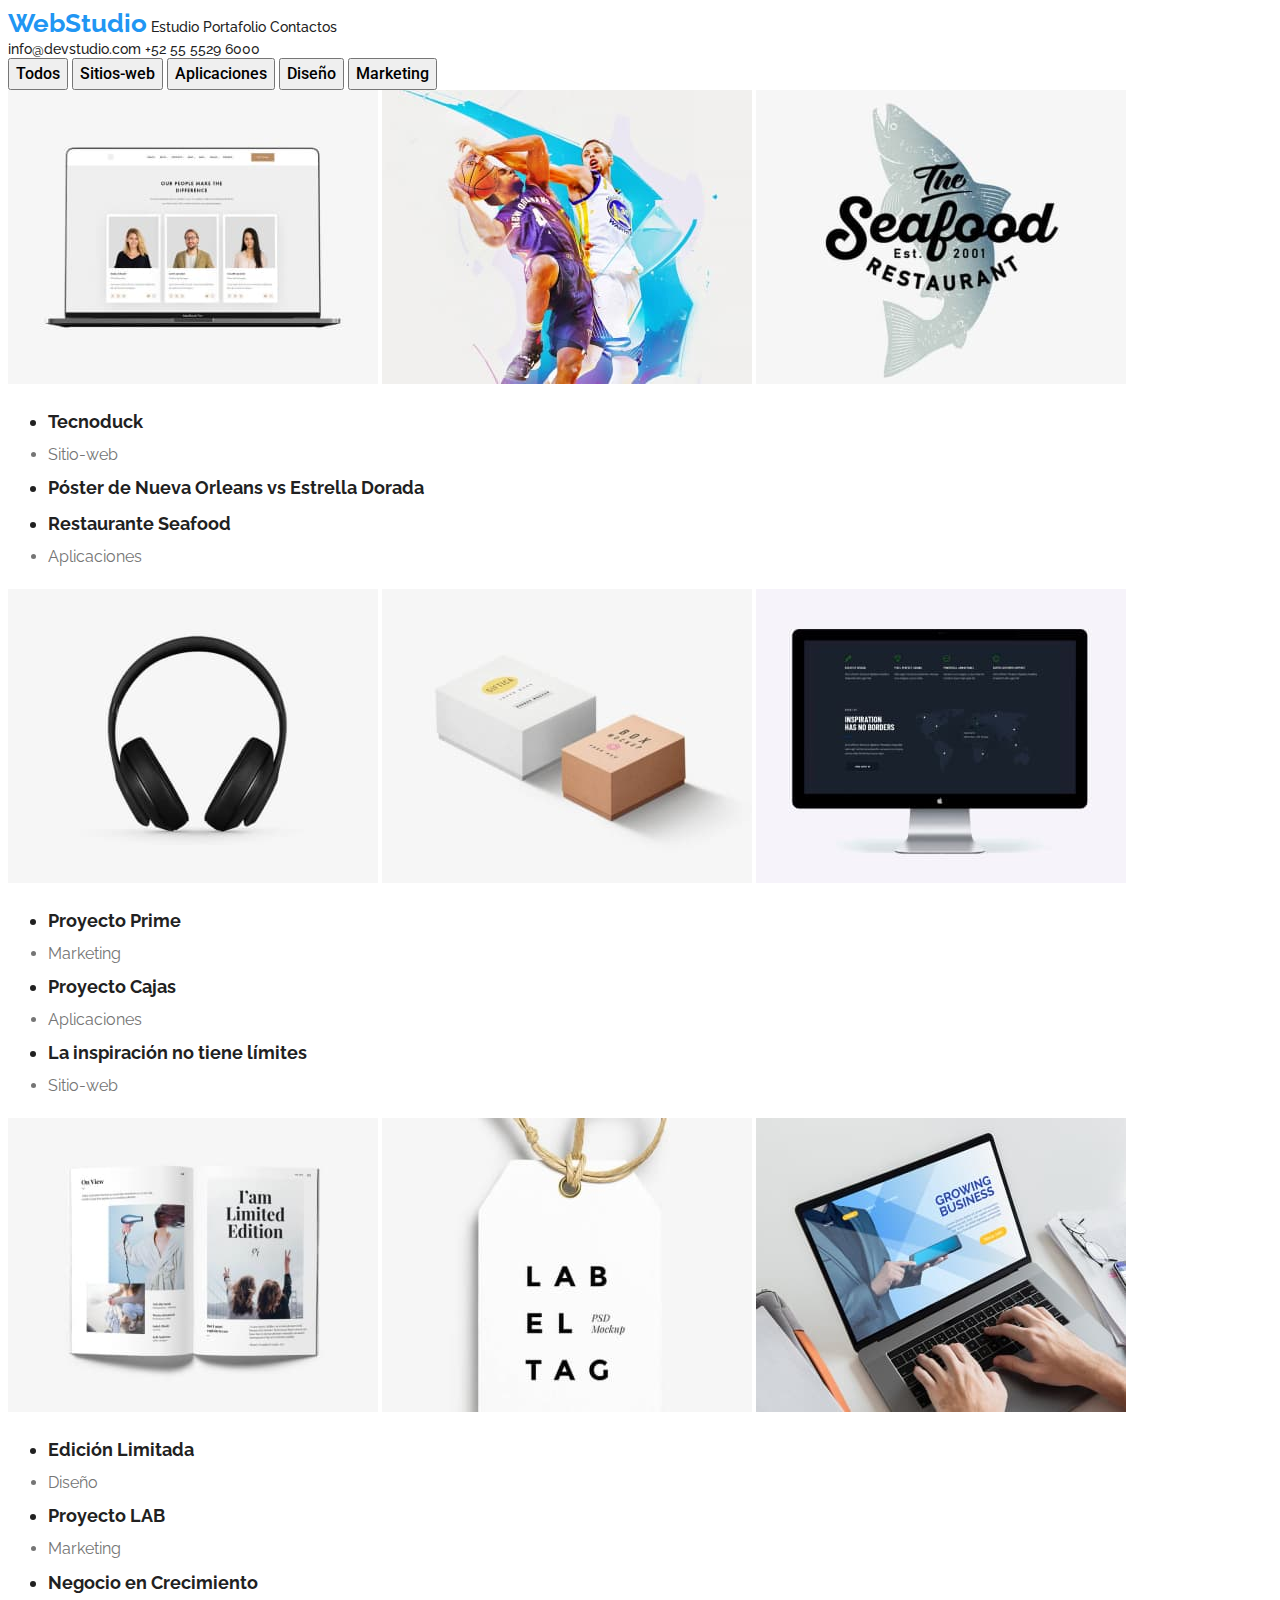
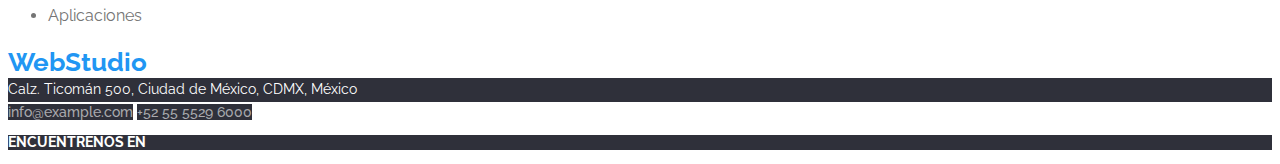
==== portfolio.html @ b3281d7f "copy" ====
<!DOCTYPE html>
<html lang="es">
  <head>
    <meta charset="utf-8" />
    <meta http-equiv="X-UA-Compatible" content="IE=edge" />
    <title>Portafolio</title>
    <meta name="description" content="portfolio" />
    <meta name="viewport" content="width=device-width, initial-scale=1" />
    <link rel="stylesheet" href="css/styles.css" />
    <link
      href="https://fonts.googleapis.com/css2?family=Raleway:wght@700&family=Roboto:wght@400;500;700;900&display=swap"
      rel="stylesheet"
    />
  </head>

  <body>
    <!-- Encabezado de la página -->
    <header>
      <nav>
        <!-- Navegación a otros sitios -->
        <a class="logo" href="/">WebStudio</a>
        <a class="active-link" href="index.html">Estudio</a>
        <a class="active-link" href="portfolio.html">Portafolio</a>
        <a class="active-link" href="">Contactos</a>
      </nav>

      <a class="contact-link" href="mailto:info@devstudio.com">info@devstudio.com</a>
      <a class="contact-link" href="tel:+525555296000">+52 55 5529 6000</a>
    </header>

    <!-- Contenido único de la página -->
    <main>
      <button class="active-button" type="button">Todos</button>
      <button class="active-button" type="button">Sitios-web</button>
      <button class="active-button" type="button">Aplicaciones</button>
      <button class="active-button" type="button">Diseño</button>
      <button class="active-button" type="button">Marketing</button>

      <!-- Secciones -->
      <section>
        <img
          src="images/1p.jpg"
          alt="Pantalla de un portátil, mostrando tres perfiles dos de mujeres y una de hombre en el centro"
          width="370"
          height="294"
        />
        <img
          src="images/2p.jpg"
          alt="Dos hombres jugando baloncesto, uno está vestido de morado, tratando de lanzar el balón, el otro vestido de blanco, impidiendo el lanzamiento"
          width="370"
          height="294"
        />
        <img
          src="images/3p.jpg"
          alt="Logo del restaurante The Seafood"
          width="370"
          height="294"
        />
        <ul>
          <li class="list-title">Tecnoduck</li>
          <li class="list-description">Sitio-web</li>
          <li class="list-title">Póster de Nueva Orleans vs Estrella Dorada</li>
          <li class="list-title">Restaurante Seafood</li>
          <li class="list-description">Aplicaciones</li>
        </ul>
      </section>

      <section>
        <img
          src="images/4p.jpg"
          alt="Un par de auriculares color negro"
          width="370"
          height="294"
        />
        <img
          src="images/5p.jpg"
          alt="Dos cajas, una blanca el doble de grande que la caja de color café claro"
          width="370"
          height="294"
        />
        <img
          src="images/6p.jpg"
          alt="Monitor de la marca Mac, presentando unas estadísticas y un mapa del mundo"
          width="370"
          height="294"
        />
        <ul>
          <li class="list-title">Proyecto Prime</li>
          <li class="list-description">Marketing</li>
          <li class="list-title">Proyecto Cajas</li>
          <li class="list-description">Aplicaciones</li>
          <li class="list-title">La inspiración no tiene límites</li>
          <li class="list-description">Sitio-web</li>
        </ul>
      </section>

      <section>
        <img
          src="images/7p.jpg"
          alt="Un par de auriculares color negro"
          width="370"
          height="294"
        />
        <img
          src="images/8p.jpg"
          alt="Dos cajas, una blanca el doble de grande que la caja de color café claro"
          width="370"
          height="294"
        />
        <img
          src="images/9p.jpg"
          alt="Monitor de la marca Mac, presentando unas estadísticas y un mapa del mundo"
          width="370"
          height="294"
        />
        <ul>
          <li class="list-title">Edición Limitada</li>
          <li class="list-description">Diseño</li>
          <li class="list-title">Proyecto LAB</li>
          <li class="list-description">Marketing</li>
          <li class="list-title">Negocio en Crecimiento</li>
          <li class="list-description">Aplicaciones</li>
        </ul>
      </section>
    </main>

    <!-- Pie de página -->
    <footer>
      <a class="logo" href="/">WebStudio</a>
      <address class="add">Calz. Ticomán 500, Ciudad de México, CDMX, México</address>

      <address>
        <a class="footer-contact-link" href="mailto:info@example.com">info@example.com</a>
        <a class="footer-contact-link" href="tel:+525555296000">+52 55 5529 6000</a>
      </address>

      <p class="social-media">
        Encuéntrenos en
      </p>
    </footer>
  </body>
</html>
---- css/styles.css ----
body{
    color: #212121;
    font-family: 'Roboto', sans-serif;
    font-family: 'Raleway', sans-serif;
}

/*Navegación a otros sitios*/

.logo{
    color: #2196F3;
    font-family: Raleway !important;
    font-size: 26px;
    font-weight: 700;
    line-height: 1.2;
    text-decoration: none;
}
.active-link{
    color: #212121;
    font-size: 14px;
    font-weight: 500;
    line-height: 1.2;
    text-decoration: none;
}
.active-link:hover{
    color: #2196F3;
}

.contact-link{
    color: #212121;
    font-size: 14px;
    line-height: 1.2;
    font-weight: 500;
    text-decoration: none;
}

.contact-link:hover{
    color: #2196F3;
}

/*--------------------*/
/*Index*/
/*--------------------*/

/* Contenido único de la página*/

.h1-title{
    color: #FFFFFF;
    background-color: #2F303A;
    font-size: 44px;
    font-weight: 900;
    line-height: 1.4;
    text-align: center;
}

.button-index{
    color: #FFFFFF;
    background-color: #2196F3;
    font-size: 16px;
    line-height: 1.9;
    font-weight: 700;
    cursor: pointer;
}

/*Valores de la compañía*/

.values{
    font-size: 14px;
    font-weight: 700;
    line-height: 1.1;
    text-transform: uppercase
}

.values-description{
    color: #757575 !important;
    font-size: 14px;
    line-height: 1.7;
}

/*Secciones*/

.h2-title{
    font-weight: 700;
    font-size: 36px;
    line-height: 1.2px;
    text-align: center;
}

.team-members{
    font-weight: 500;
    font-size: 16px;
    line-height: 1.2;
}

.position{
    color: #757575;
    font-weight: 400;
    font-size: 16px;
    line-height: 1.2;
}

/*Pie de página*/

.add{
    color:#FFFFFF;
    background-color: #2F303A;
    font-style: normal;
    font-size: 14px;
    line-height: 1.7;
}

.footer-contact-link{
    color: rgba(255, 255, 255, 0.6);;
    background-color: #2F303A;
    font-style: normal;
    font-size: 14px;
    line-height: 1.2;
    font-weight: 500;
    text-decoration: none;
}

/*--------------------*/
/*Portfolio*/
/*--------------------*/

/*Contenido único de la página*/

.active-button{
    font-family: 'Roboto';
    font-size: 16px;
    line-height: 1.6;
    font-weight: 500;
}
.active-button:hover{
    color: #FFFFFF;
    background-color: #2196F3;
    cursor: pointer;
}

/*Secciones*/

.list-title{
    font-weight: 700;
    font-size: 18px;
    line-height: 2;
}

.list-description{
    color: #757575 !important;
    font-size: 16px;
    line-height: 1.9;
}

/*Pie de página*/

.social-media{
    color: #FFFFFF;
    background-color: #2F303A;
    font-weight: 700;
    font-size: 14px;
    line-height: 1.1;
    text-transform: uppercase;
}
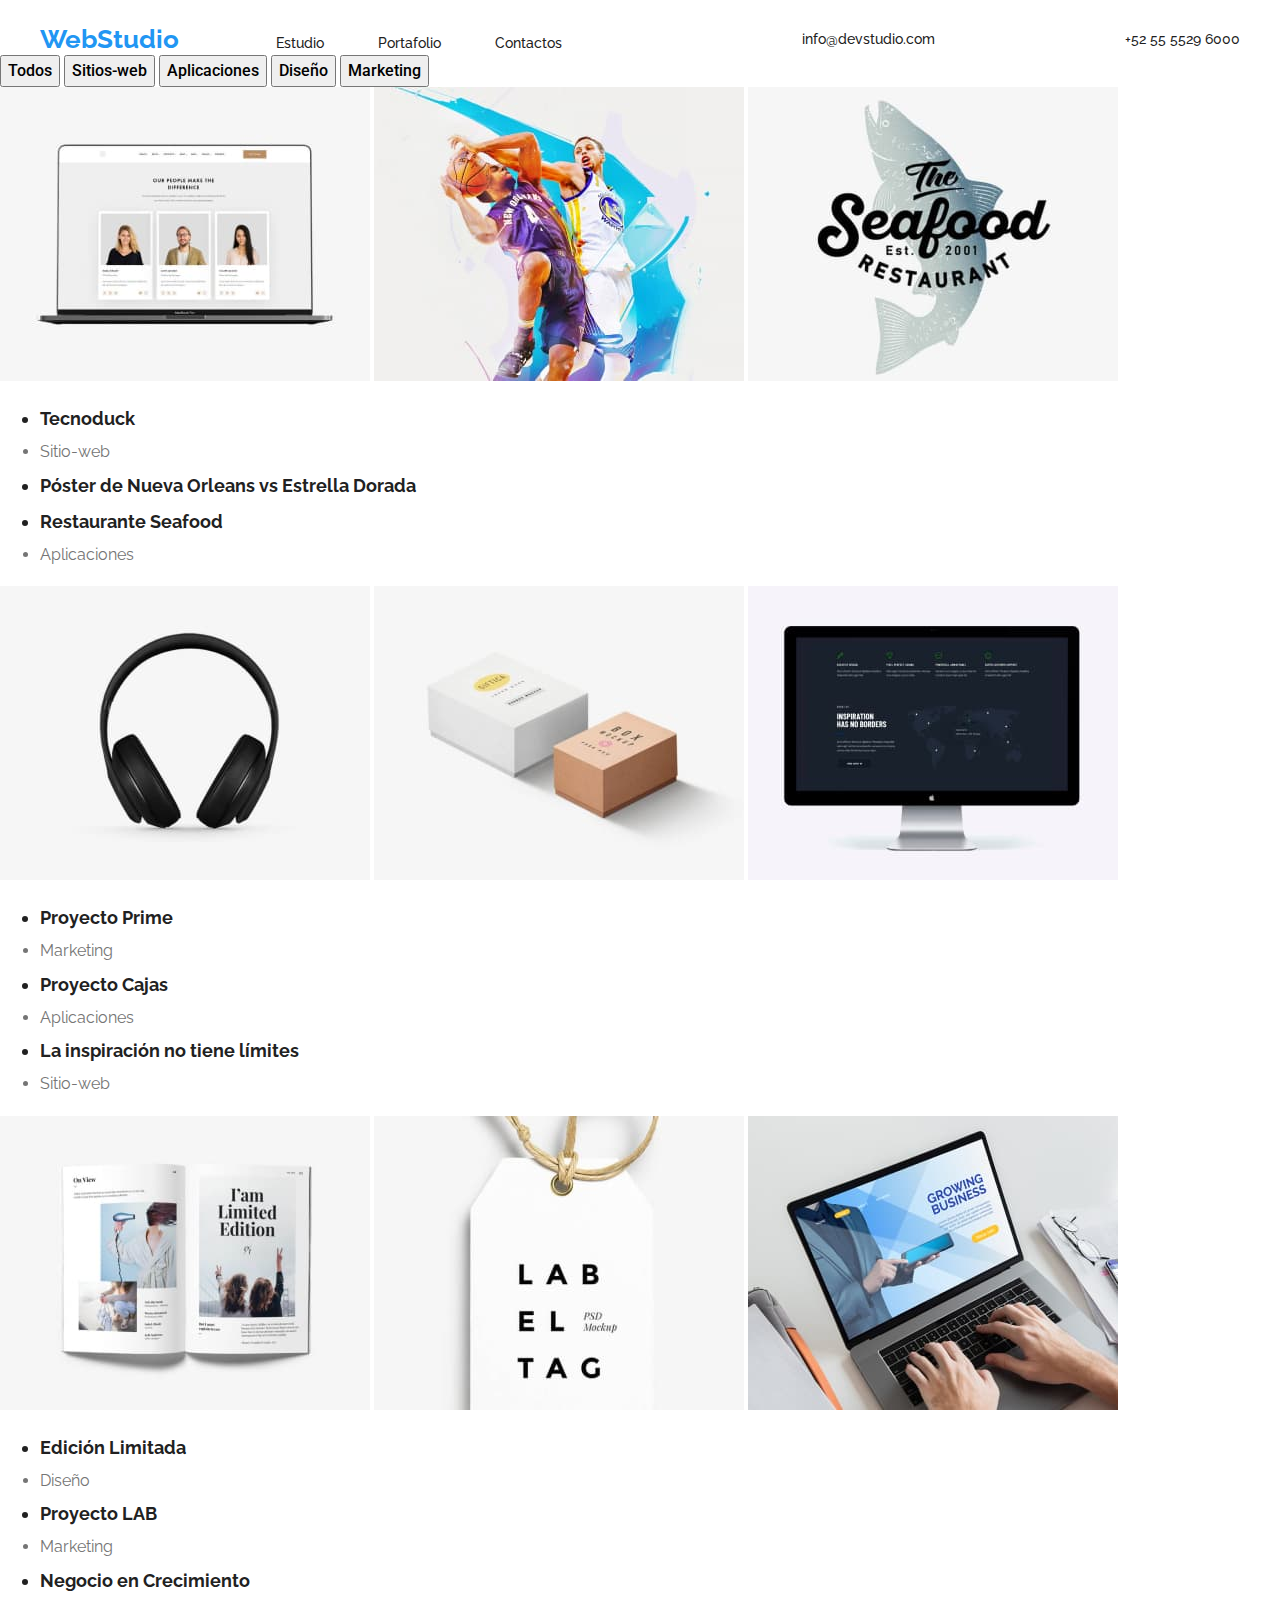
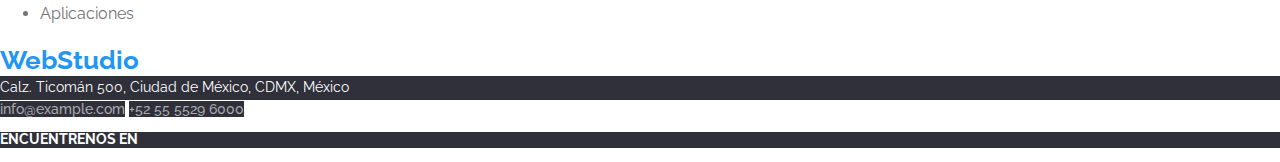
==== commit 0e47386c: "header container" ====
--- a/portfolio.html
+++ b/portfolio.html
@@ -6,6 +6,10 @@
     <title>Portafolio</title>
     <meta name="description" content="portfolio" />
     <meta name="viewport" content="width=device-width, initial-scale=1" />
+    <link
+      rel="stylesheet"
+      href="https://cdnjs.cloudflare.com/ajax/libs/modern-normalize/1.0.0/modern-normalize.min.css"
+    />
     <link rel="stylesheet" href="css/styles.css" />
     <link
       href="https://fonts.googleapis.com/css2?family=Raleway:wght@700&family=Roboto:wght@400;500;700;900&display=swap"
@@ -16,16 +20,20 @@
   <body>
     <!-- Encabezado de la página -->
     <header>
-      <nav>
-        <!-- Navegación a otros sitios -->
-        <a class="logo" href="/">WebStudio</a>
-        <a class="active-link" href="index.html">Estudio</a>
-        <a class="active-link" href="portfolio.html">Portafolio</a>
-        <a class="active-link" href="">Contactos</a>
-      </nav>
+      <div class="container">
+        <nav>
+          <!-- Navegación a otros sitios -->
+          <a class="logo" href="/">WebStudio</a>
+          <a class="active-link" href="index.html">Estudio</a>
+          <a class="active-link" href="portfolio.html">Portafolio</a>
+          <a class="active-link" href="">Contactos</a>
+        </nav>
 
-      <a class="contact-link" href="mailto:info@devstudio.com">info@devstudio.com</a>
-      <a class="contact-link" href="tel:+525555296000">+52 55 5529 6000</a>
+        <a class="contact-link" href="mailto:info@devstudio.com"
+          >info@devstudio.com</a
+        >
+        <a class="contact-link" href="tel:+525555296000">+52 55 5529 6000</a>
+      </div>
     </header>
 
     <!-- Contenido único de la página -->
@@ -127,16 +135,20 @@
     <!-- Pie de página -->
     <footer>
       <a class="logo" href="/">WebStudio</a>
-      <address class="add">Calz. Ticomán 500, Ciudad de México, CDMX, México</address>
+      <address class="add">
+        Calz. Ticomán 500, Ciudad de México, CDMX, México
+      </address>
 
       <address>
-        <a class="footer-contact-link" href="mailto:info@example.com">info@example.com</a>
-        <a class="footer-contact-link" href="tel:+525555296000">+52 55 5529 6000</a>
+        <a class="footer-contact-link" href="mailto:info@example.com"
+          >info@example.com</a
+        >
+        <a class="footer-contact-link" href="tel:+525555296000"
+          >+52 55 5529 6000</a
+        >
       </address>
 
-      <p class="social-media">
-        Encuéntrenos en
-      </p>
+      <p class="social-media">Encuéntrenos en</p>
     </footer>
   </body>
 </html>
--- a/css/styles.css
+++ b/css/styles.css
@@ -6,6 +6,15 @@
 
 /*Navegación a otros sitios*/
 
+.container{
+    display: flex;
+    width: 1200px;
+    margin:auto;
+    padding-top: 24px;
+    justify-content: space-between;
+    align-items: center;
+}
+
 .logo{
     color: #2196F3;
     font-family: Raleway !important;
@@ -13,6 +22,7 @@
     font-weight: 700;
     line-height: 1.2;
     text-decoration: none;
+    margin-right: 93px;
 }
 .active-link{
     color: #212121;
@@ -20,6 +30,7 @@
     font-weight: 500;
     line-height: 1.2;
     text-decoration: none;
+    margin-right: 50px;
 }
 .active-link:hover{
     color: #2196F3;
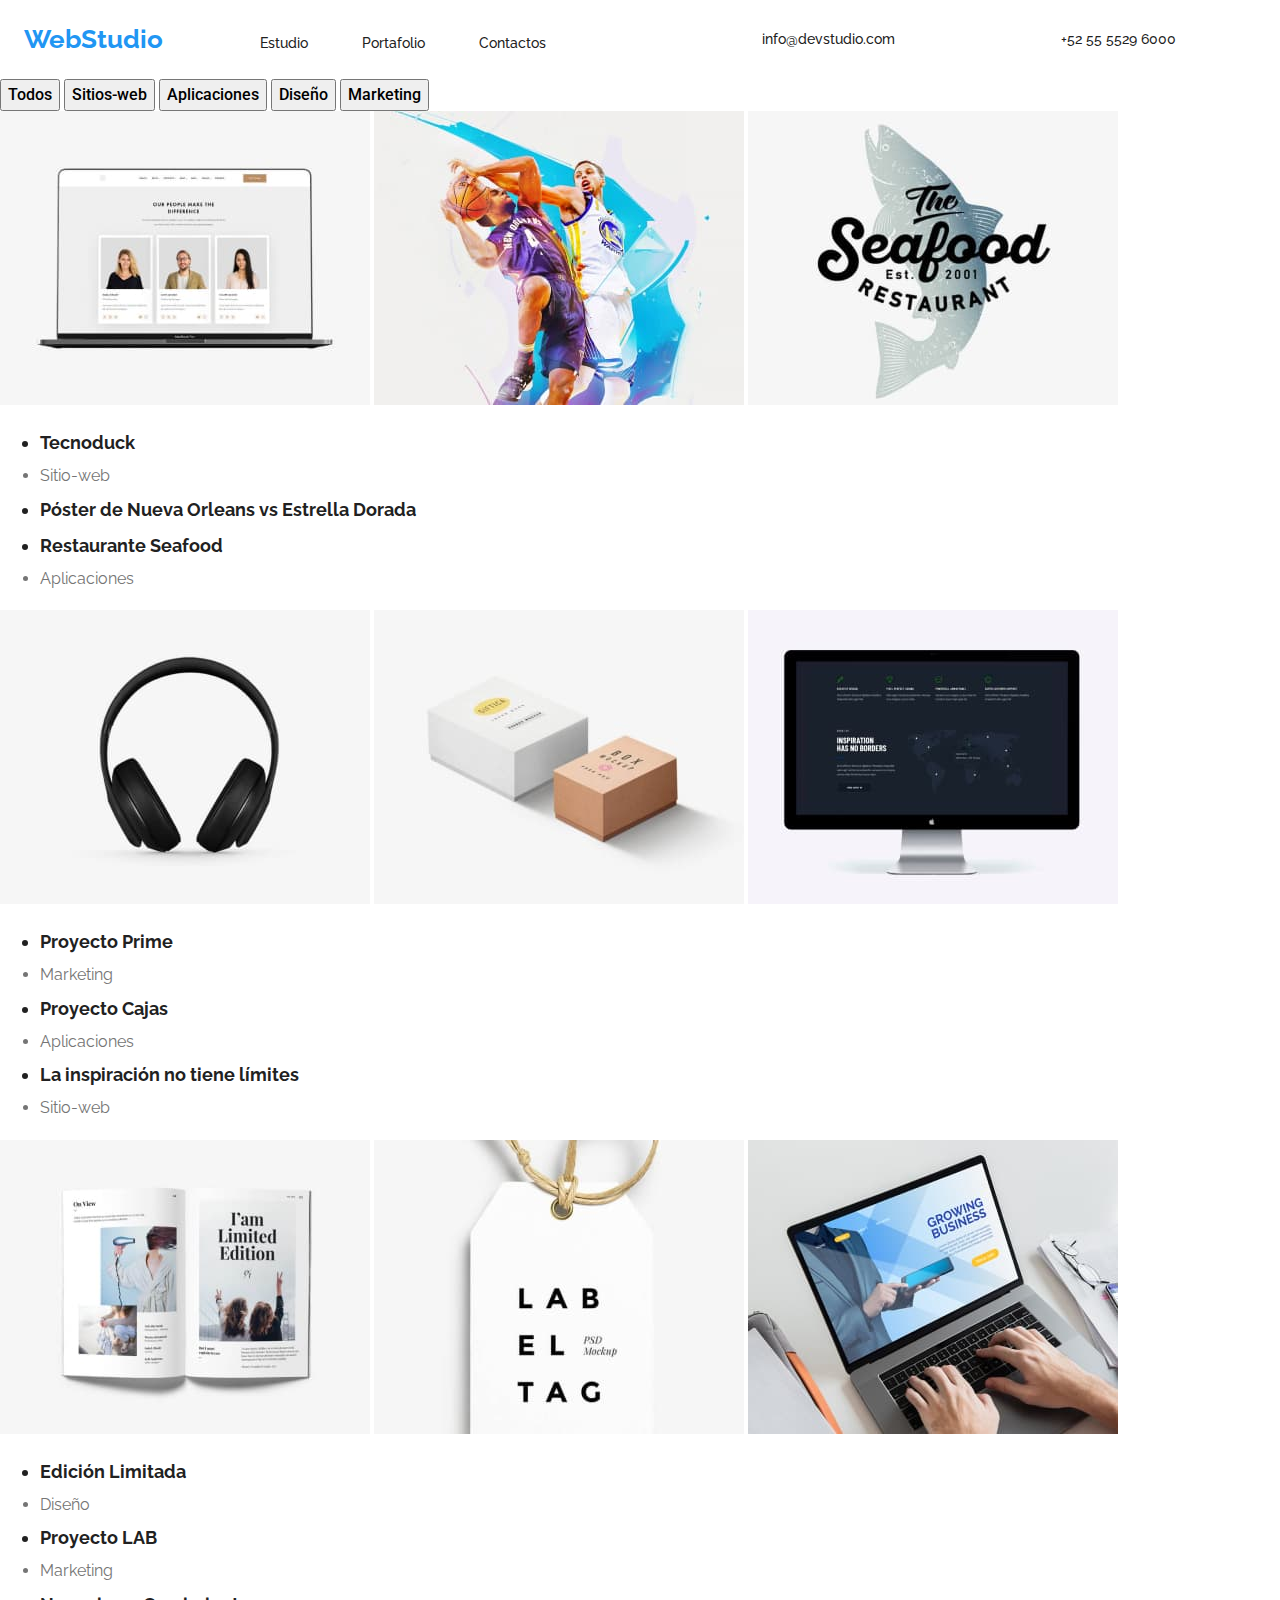
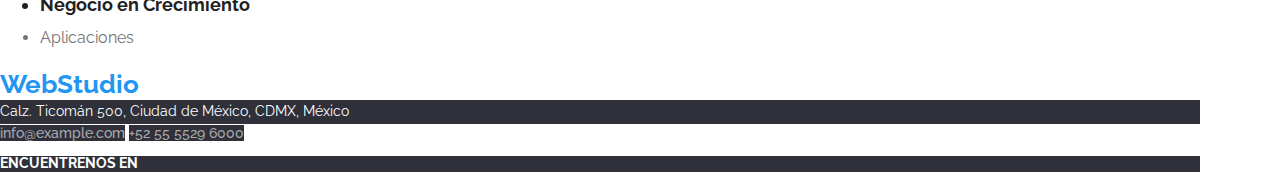
==== commit 32638b6c: "values container" ====
--- a/portfolio.html
+++ b/portfolio.html
@@ -18,137 +18,141 @@
   </head>
 
   <body>
-    <!-- Encabezado de la página -->
-    <header>
-      <div class="container">
-        <nav>
-          <!-- Navegación a otros sitios -->
-          <a class="logo" href="/">WebStudio</a>
-          <a class="active-link" href="index.html">Estudio</a>
-          <a class="active-link" href="portfolio.html">Portafolio</a>
-          <a class="active-link" href="">Contactos</a>
-        </nav>
+    <div class="container">
+      <!-- Encabezado de la página -->
+      <header>
+        <div class="nav-container">
+          <nav>
+            <!-- Navegación a otros sitios -->
+            <a class="logo" href="/">WebStudio</a>
+            <a class="active-link" href="index.html">Estudio</a>
+            <a class="active-link" href="portfolio.html">Portafolio</a>
+            <a class="active-link" href="">Contactos</a>
+          </nav>
 
-        <a class="contact-link" href="mailto:info@devstudio.com"
-          >info@devstudio.com</a
-        >
-        <a class="contact-link" href="tel:+525555296000">+52 55 5529 6000</a>
-      </div>
-    </header>
+          <a class="contact-link" href="mailto:info@devstudio.com"
+            >info@devstudio.com</a
+          >
+          <a class="contact-link" href="tel:+525555296000">+52 55 5529 6000</a>
+        </div>
+      </header>
 
-    <!-- Contenido único de la página -->
-    <main>
-      <button class="active-button" type="button">Todos</button>
-      <button class="active-button" type="button">Sitios-web</button>
-      <button class="active-button" type="button">Aplicaciones</button>
-      <button class="active-button" type="button">Diseño</button>
-      <button class="active-button" type="button">Marketing</button>
+      <!-- Contenido único de la página -->
+      <main>
+        <button class="active-button" type="button">Todos</button>
+        <button class="active-button" type="button">Sitios-web</button>
+        <button class="active-button" type="button">Aplicaciones</button>
+        <button class="active-button" type="button">Diseño</button>
+        <button class="active-button" type="button">Marketing</button>
 
-      <!-- Secciones -->
-      <section>
-        <img
-          src="images/1p.jpg"
-          alt="Pantalla de un portátil, mostrando tres perfiles dos de mujeres y una de hombre en el centro"
-          width="370"
-          height="294"
-        />
-        <img
-          src="images/2p.jpg"
-          alt="Dos hombres jugando baloncesto, uno está vestido de morado, tratando de lanzar el balón, el otro vestido de blanco, impidiendo el lanzamiento"
-          width="370"
-          height="294"
-        />
-        <img
-          src="images/3p.jpg"
-          alt="Logo del restaurante The Seafood"
-          width="370"
-          height="294"
-        />
-        <ul>
-          <li class="list-title">Tecnoduck</li>
-          <li class="list-description">Sitio-web</li>
-          <li class="list-title">Póster de Nueva Orleans vs Estrella Dorada</li>
-          <li class="list-title">Restaurante Seafood</li>
-          <li class="list-description">Aplicaciones</li>
-        </ul>
-      </section>
+        <!-- Secciones -->
+        <section>
+          <img
+            src="images/1p.jpg"
+            alt="Pantalla de un portátil, mostrando tres perfiles dos de mujeres y una de hombre en el centro"
+            width="370"
+            height="294"
+          />
+          <img
+            src="images/2p.jpg"
+            alt="Dos hombres jugando baloncesto, uno está vestido de morado, tratando de lanzar el balón, el otro vestido de blanco, impidiendo el lanzamiento"
+            width="370"
+            height="294"
+          />
+          <img
+            src="images/3p.jpg"
+            alt="Logo del restaurante The Seafood"
+            width="370"
+            height="294"
+          />
+          <ul>
+            <li class="list-title">Tecnoduck</li>
+            <li class="list-description">Sitio-web</li>
+            <li class="list-title">
+              Póster de Nueva Orleans vs Estrella Dorada
+            </li>
+            <li class="list-title">Restaurante Seafood</li>
+            <li class="list-description">Aplicaciones</li>
+          </ul>
+        </section>
 
-      <section>
-        <img
-          src="images/4p.jpg"
-          alt="Un par de auriculares color negro"
-          width="370"
-          height="294"
-        />
-        <img
-          src="images/5p.jpg"
-          alt="Dos cajas, una blanca el doble de grande que la caja de color café claro"
-          width="370"
-          height="294"
-        />
-        <img
-          src="images/6p.jpg"
-          alt="Monitor de la marca Mac, presentando unas estadísticas y un mapa del mundo"
-          width="370"
-          height="294"
-        />
-        <ul>
-          <li class="list-title">Proyecto Prime</li>
-          <li class="list-description">Marketing</li>
-          <li class="list-title">Proyecto Cajas</li>
-          <li class="list-description">Aplicaciones</li>
-          <li class="list-title">La inspiración no tiene límites</li>
-          <li class="list-description">Sitio-web</li>
-        </ul>
-      </section>
+        <section>
+          <img
+            src="images/4p.jpg"
+            alt="Un par de auriculares color negro"
+            width="370"
+            height="294"
+          />
+          <img
+            src="images/5p.jpg"
+            alt="Dos cajas, una blanca el doble de grande que la caja de color café claro"
+            width="370"
+            height="294"
+          />
+          <img
+            src="images/6p.jpg"
+            alt="Monitor de la marca Mac, presentando unas estadísticas y un mapa del mundo"
+            width="370"
+            height="294"
+          />
+          <ul>
+            <li class="list-title">Proyecto Prime</li>
+            <li class="list-description">Marketing</li>
+            <li class="list-title">Proyecto Cajas</li>
+            <li class="list-description">Aplicaciones</li>
+            <li class="list-title">La inspiración no tiene límites</li>
+            <li class="list-description">Sitio-web</li>
+          </ul>
+        </section>
 
-      <section>
-        <img
-          src="images/7p.jpg"
-          alt="Un par de auriculares color negro"
-          width="370"
-          height="294"
-        />
-        <img
-          src="images/8p.jpg"
-          alt="Dos cajas, una blanca el doble de grande que la caja de color café claro"
-          width="370"
-          height="294"
-        />
-        <img
-          src="images/9p.jpg"
-          alt="Monitor de la marca Mac, presentando unas estadísticas y un mapa del mundo"
-          width="370"
-          height="294"
-        />
-        <ul>
-          <li class="list-title">Edición Limitada</li>
-          <li class="list-description">Diseño</li>
-          <li class="list-title">Proyecto LAB</li>
-          <li class="list-description">Marketing</li>
-          <li class="list-title">Negocio en Crecimiento</li>
-          <li class="list-description">Aplicaciones</li>
-        </ul>
-      </section>
-    </main>
+        <section>
+          <img
+            src="images/7p.jpg"
+            alt="Un par de auriculares color negro"
+            width="370"
+            height="294"
+          />
+          <img
+            src="images/8p.jpg"
+            alt="Dos cajas, una blanca el doble de grande que la caja de color café claro"
+            width="370"
+            height="294"
+          />
+          <img
+            src="images/9p.jpg"
+            alt="Monitor de la marca Mac, presentando unas estadísticas y un mapa del mundo"
+            width="370"
+            height="294"
+          />
+          <ul>
+            <li class="list-title">Edición Limitada</li>
+            <li class="list-description">Diseño</li>
+            <li class="list-title">Proyecto LAB</li>
+            <li class="list-description">Marketing</li>
+            <li class="list-title">Negocio en Crecimiento</li>
+            <li class="list-description">Aplicaciones</li>
+          </ul>
+        </section>
+      </main>
 
-    <!-- Pie de página -->
-    <footer>
-      <a class="logo" href="/">WebStudio</a>
-      <address class="add">
-        Calz. Ticomán 500, Ciudad de México, CDMX, México
-      </address>
+      <!-- Pie de página -->
+      <footer>
+        <a class="logo" href="/">WebStudio</a>
+        <address class="add">
+          Calz. Ticomán 500, Ciudad de México, CDMX, México
+        </address>
 
-      <address>
-        <a class="footer-contact-link" href="mailto:info@example.com"
-          >info@example.com</a
-        >
-        <a class="footer-contact-link" href="tel:+525555296000"
-          >+52 55 5529 6000</a
-        >
-      </address>
+        <address>
+          <a class="footer-contact-link" href="mailto:info@example.com"
+            >info@example.com</a
+          >
+          <a class="footer-contact-link" href="tel:+525555296000"
+            >+52 55 5529 6000</a
+          >
+        </address>
 
-      <p class="social-media">Encuéntrenos en</p>
-    </footer>
+        <p class="social-media">Encuéntrenos en</p>
+      </footer>
+    </div>
   </body>
 </html>
--- a/css/styles.css
+++ b/css/styles.css
@@ -4,13 +4,16 @@
     font-family: 'Raleway', sans-serif;
 }
 
+.container{
+    width: 1200px;
+}
+
 /*Navegación a otros sitios*/
 
-.container{
+.nav-container{
     display: flex;
     width: 1200px;
-    margin:auto;
-    padding-top: 24px;
+    padding: 24px;
     justify-content: space-between;
     align-items: center;
 }
@@ -54,34 +57,57 @@
 
 /* Contenido único de la página*/
 
+.title-container {
+    display: flex;
+    height: 600px;
+    background-color: #2F303A;
+    justify-content: center;
+    align-items: center;
+    flex-direction: column;
+}
 .h1-title{
     color: #FFFFFF;
-    background-color: #2F303A;
     font-size: 44px;
     font-weight: 900;
     line-height: 1.4;
+    text-transform: uppercase;
     text-align: center;
+    padding-right: 280px;
+    padding-left: 280px;
 }
 
 .button-index{
     color: #FFFFFF;
     background-color: #2196F3;
+    border: 5px solid #2196F3;
+    border-radius: 5px;
     font-size: 16px;
     line-height: 1.9;
     font-weight: 700;
     cursor: pointer;
+    
 }
 
 /*Valores de la compañía*/
 
+.values-container{
+    display: flex;
+    margin-left: 30px;
+    padding-top: 95px;
+    padding-bottom: 95px;
+    justify-content: space-evenly;
+   
+}
 .values{
     font-size: 14px;
     font-weight: 700;
     line-height: 1.1;
-    text-transform: uppercase
+    text-transform: uppercase;
+    
 }
 
 .values-description{
+    display: flex;
     color: #757575 !important;
     font-size: 14px;
     line-height: 1.7;
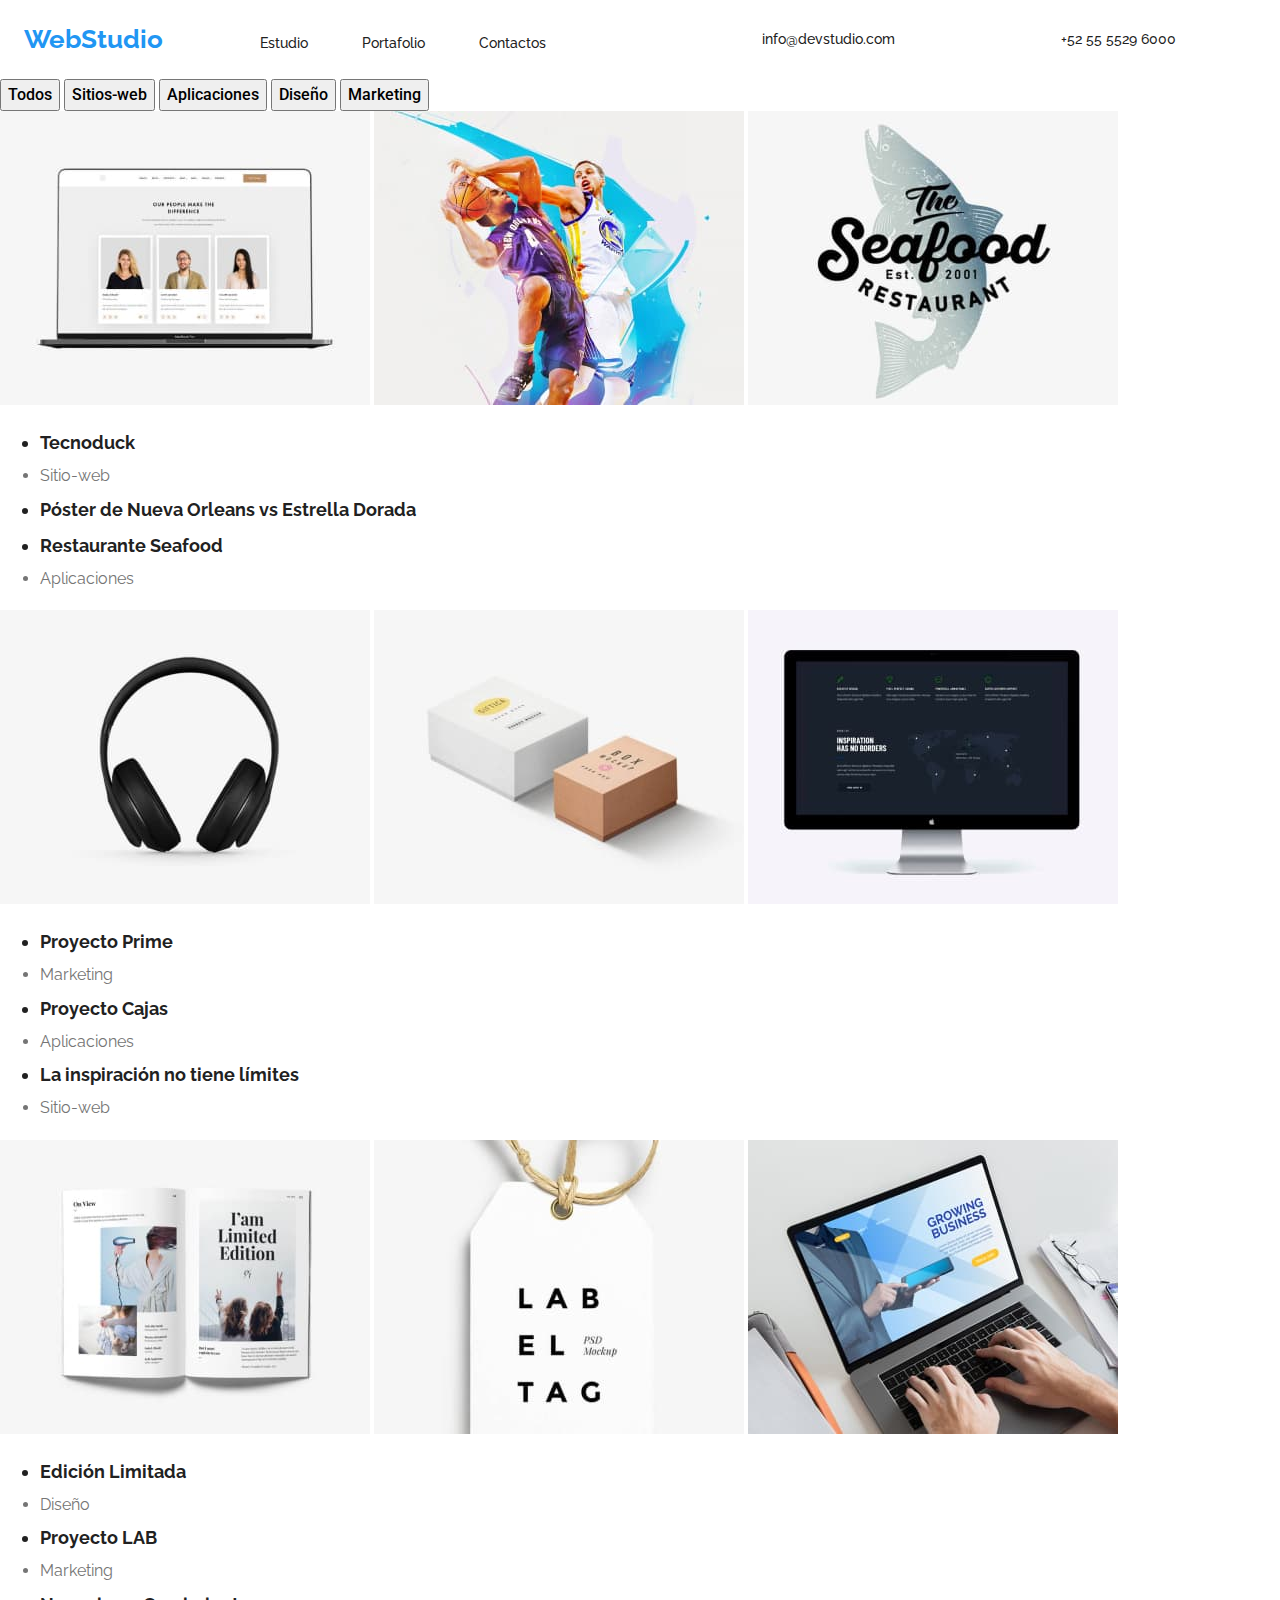
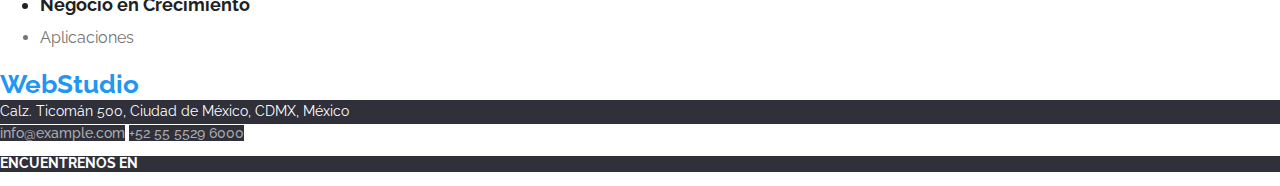
==== commit 70464f8c: "correction" ====
--- a/portfolio.html
+++ b/portfolio.html
@@ -18,10 +18,9 @@
   </head>
 
   <body>
-    <div class="container">
       <!-- Encabezado de la página -->
       <header>
-        <div class="nav-container">
+        <div class="container nav-container">
           <nav>
             <!-- Navegación a otros sitios -->
             <a class="logo" href="/">WebStudio</a>
@@ -153,6 +152,5 @@
 
         <p class="social-media">Encuéntrenos en</p>
       </footer>
-    </div>
   </body>
 </html>
--- a/css/styles.css
+++ b/css/styles.css
@@ -12,7 +12,6 @@
 
 .nav-container{
     display: flex;
-    width: 1200px;
     padding: 24px;
     justify-content: space-between;
     align-items: center;
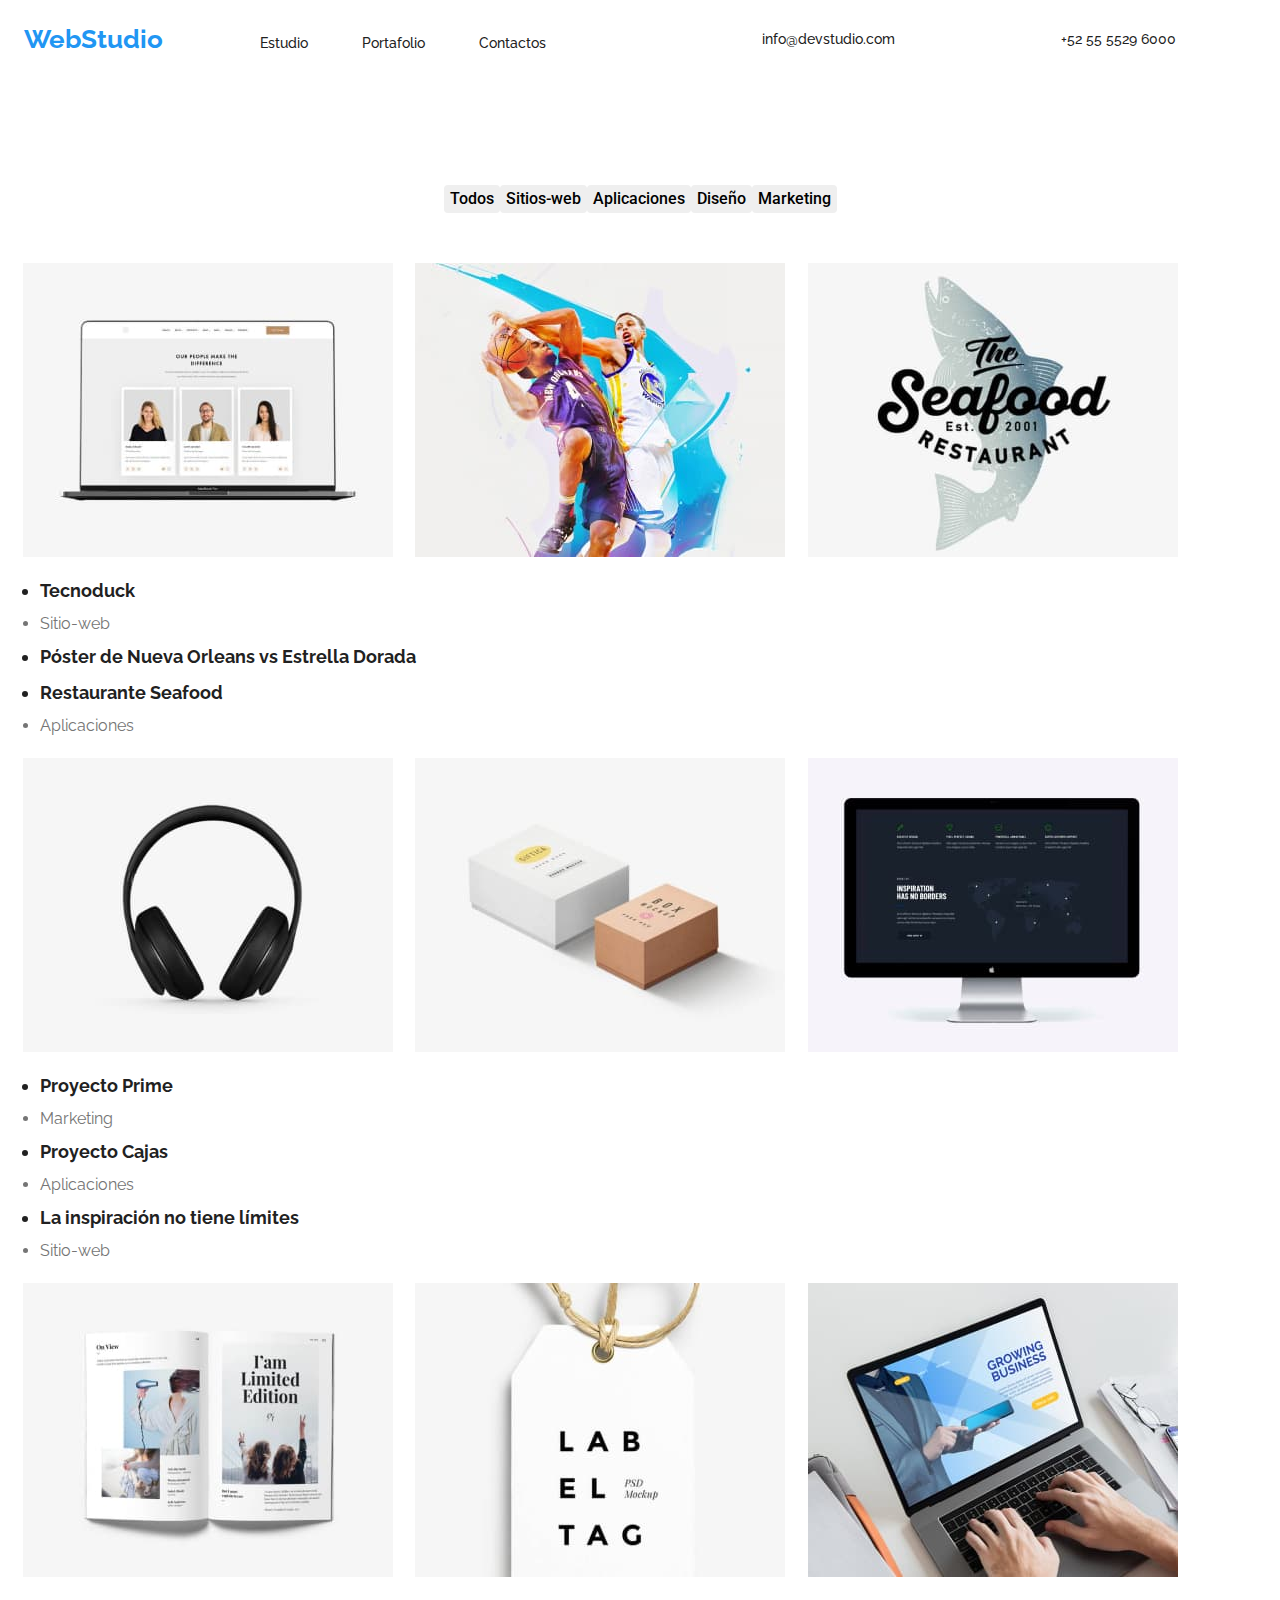
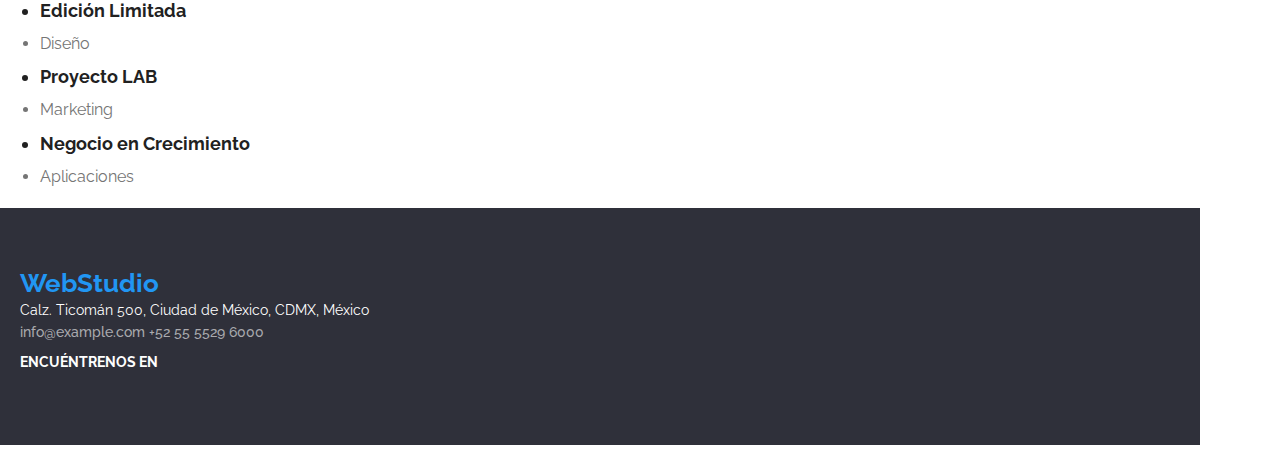
==== commit ec1e6364: "portfolio c" ====
--- a/portfolio.html
+++ b/portfolio.html
@@ -18,52 +18,56 @@
   </head>
 
   <body>
-      <!-- Encabezado de la página -->
-      <header>
-        <div class="container nav-container">
-          <nav>
-            <!-- Navegación a otros sitios -->
-            <a class="logo" href="/">WebStudio</a>
-            <a class="active-link" href="index.html">Estudio</a>
-            <a class="active-link" href="portfolio.html">Portafolio</a>
-            <a class="active-link" href="">Contactos</a>
-          </nav>
+    <!-- Encabezado de la página -->
+    <header>
+      <div class="container nav-container">
+        <nav>
+          <!-- Navegación a otros sitios -->
+          <a class="logo" href="/">WebStudio</a>
+          <a class="active-link" href="index.html">Estudio</a>
+          <a class="active-link" href="portfolio.html">Portafolio</a>
+          <a class="active-link" href="">Contactos</a>
+        </nav>
 
-          <a class="contact-link" href="mailto:info@devstudio.com"
-            >info@devstudio.com</a
-          >
-          <a class="contact-link" href="tel:+525555296000">+52 55 5529 6000</a>
-        </div>
-      </header>
+        <a class="contact-link" href="mailto:info@devstudio.com"
+          >info@devstudio.com</a
+        >
+        <a class="contact-link" href="tel:+525555296000">+52 55 5529 6000</a>
+      </div>
+    </header>
 
-      <!-- Contenido único de la página -->
-      <main>
+    <!-- Contenido único de la página -->
+    <main>
+      <div class="buttons">
         <button class="active-button" type="button">Todos</button>
         <button class="active-button" type="button">Sitios-web</button>
         <button class="active-button" type="button">Aplicaciones</button>
         <button class="active-button" type="button">Diseño</button>
         <button class="active-button" type="button">Marketing</button>
-
-        <!-- Secciones -->
+      </div>
+      <!-- Secciones -->
+      <div class="container">
         <section>
-          <img
-            src="images/1p.jpg"
-            alt="Pantalla de un portátil, mostrando tres perfiles dos de mujeres y una de hombre en el centro"
-            width="370"
-            height="294"
-          />
-          <img
-            src="images/2p.jpg"
-            alt="Dos hombres jugando baloncesto, uno está vestido de morado, tratando de lanzar el balón, el otro vestido de blanco, impidiendo el lanzamiento"
-            width="370"
-            height="294"
-          />
-          <img
-            src="images/3p.jpg"
-            alt="Logo del restaurante The Seafood"
-            width="370"
-            height="294"
-          />
+          <div class="project-container">
+            <img
+              src="images/1p.jpg"
+              alt="Pantalla de un portátil, mostrando tres perfiles dos de mujeres y una de hombre en el centro"
+              width="370"
+              height="294"
+            />
+            <img
+              src="images/2p.jpg"
+              alt="Dos hombres jugando baloncesto, uno está vestido de morado, tratando de lanzar el balón, el otro vestido de blanco, impidiendo el lanzamiento"
+              width="370"
+              height="294"
+            />
+            <img
+              src="images/3p.jpg"
+              alt="Logo del restaurante The Seafood"
+              width="370"
+              height="294"
+            />
+          </div>
           <ul>
             <li class="list-title">Tecnoduck</li>
             <li class="list-description">Sitio-web</li>
@@ -76,24 +80,26 @@
         </section>
 
         <section>
-          <img
-            src="images/4p.jpg"
-            alt="Un par de auriculares color negro"
-            width="370"
-            height="294"
-          />
-          <img
-            src="images/5p.jpg"
-            alt="Dos cajas, una blanca el doble de grande que la caja de color café claro"
-            width="370"
-            height="294"
-          />
-          <img
-            src="images/6p.jpg"
-            alt="Monitor de la marca Mac, presentando unas estadísticas y un mapa del mundo"
-            width="370"
-            height="294"
-          />
+          <div class="project-container">
+            <img
+              src="images/4p.jpg"
+              alt="Un par de auriculares color negro"
+              width="370"
+              height="294"
+            />
+            <img
+              src="images/5p.jpg"
+              alt="Dos cajas, una blanca el doble de grande que la caja de color café claro"
+              width="370"
+              height="294"
+            />
+            <img
+              src="images/6p.jpg"
+              alt="Monitor de la marca Mac, presentando unas estadísticas y un mapa del mundo"
+              width="370"
+              height="294"
+            />
+          </div>
           <ul>
             <li class="list-title">Proyecto Prime</li>
             <li class="list-description">Marketing</li>
@@ -105,24 +111,26 @@
         </section>
 
         <section>
-          <img
-            src="images/7p.jpg"
-            alt="Un par de auriculares color negro"
-            width="370"
-            height="294"
-          />
-          <img
-            src="images/8p.jpg"
-            alt="Dos cajas, una blanca el doble de grande que la caja de color café claro"
-            width="370"
-            height="294"
-          />
-          <img
-            src="images/9p.jpg"
-            alt="Monitor de la marca Mac, presentando unas estadísticas y un mapa del mundo"
-            width="370"
-            height="294"
-          />
+          <div class="project-container">
+            <img
+              src="images/7p.jpg"
+              alt="Un par de auriculares color negro"
+              width="370"
+              height="294"
+            />
+            <img
+              src="images/8p.jpg"
+              alt="Dos cajas, una blanca el doble de grande que la caja de color café claro"
+              width="370"
+              height="294"
+            />
+            <img
+              src="images/9p.jpg"
+              alt="Monitor de la marca Mac, presentando unas estadísticas y un mapa del mundo"
+              width="370"
+              height="294"
+            />
+          </div>
           <ul>
             <li class="list-title">Edición Limitada</li>
             <li class="list-description">Diseño</li>
@@ -132,10 +140,12 @@
             <li class="list-description">Aplicaciones</li>
           </ul>
         </section>
-      </main>
+      </div>
+    </main>
 
-      <!-- Pie de página -->
-      <footer>
+    <!-- Pie de página -->
+    <footer class="container">
+      <div class="container footer-container">
         <a class="logo" href="/">WebStudio</a>
         <address class="add">
           Calz. Ticomán 500, Ciudad de México, CDMX, México
@@ -151,6 +161,7 @@
         </address>
 
         <p class="social-media">Encuéntrenos en</p>
-      </footer>
+      </div>
+    </footer>
   </body>
 </html>
--- a/css/styles.css
+++ b/css/styles.css
@@ -119,6 +119,33 @@
     font-size: 36px;
     line-height: 1.2px;
     text-align: center;
+    margin-bottom: 55px;
+}
+
+.devices-images{
+    display: flex;
+    padding-bottom: 94px;
+    justify-content: space-evenly;
+}
+
+.members-section{
+    background-color:#F5F4FA;
+}
+
+.members-images{
+    display: flex;
+    justify-content: space-evenly;
+}
+
+.members-container{
+    display: flex;
+    flex-wrap: wrap;
+    gap: 37px;
+    justify-content: space-between;
+    box-sizing: border-box;
+    background: #FFFFFF;
+    box-shadow: 0px 1px 3px rgba(0, 0, 0, 0.12), 0px 1px 1px rgba(0, 0, 0, 0.14), 0px 2px 1px rgba(0, 0, 0, 0.2);
+    border-radius: 0px 0px 4px 4px;
 }
 
 .team-members{
@@ -136,9 +163,18 @@
 
 /*Pie de página*/
 
+.footer-container{
+    display: flex;
+    padding-top: 60px;
+    padding-bottom: 60px;
+    padding-left: 20px;
+    margin-bottom: 9px;
+    background-color: #2F303A;
+    flex-direction: column;
+    
+}
 .add{
     color:#FFFFFF;
-    background-color: #2F303A;
     font-style: normal;
     font-size: 14px;
     line-height: 1.7;
@@ -146,7 +182,6 @@
 
 .footer-contact-link{
     color: rgba(255, 255, 255, 0.6);;
-    background-color: #2F303A;
     font-style: normal;
     font-size: 14px;
     line-height: 1.2;
@@ -160,11 +195,20 @@
 
 /*Contenido único de la página*/
 
+.buttons{
+    display: flex;
+    margin-top: 106px;
+    margin-bottom: 50px;
+    padding-left: 10x;
+    justify-content: center;
+}
 .active-button{
     font-family: 'Roboto';
     font-size: 16px;
     line-height: 1.6;
     font-weight: 500;
+    border:0;
+    border-radius: 4px;
 }
 .active-button:hover{
     color: #FFFFFF;
@@ -174,6 +218,10 @@
 
 /*Secciones*/
 
+.project-container{
+    display: flex;
+    justify-content: space-evenly;
+}
 .list-title{
     font-weight: 700;
     font-size: 18px;
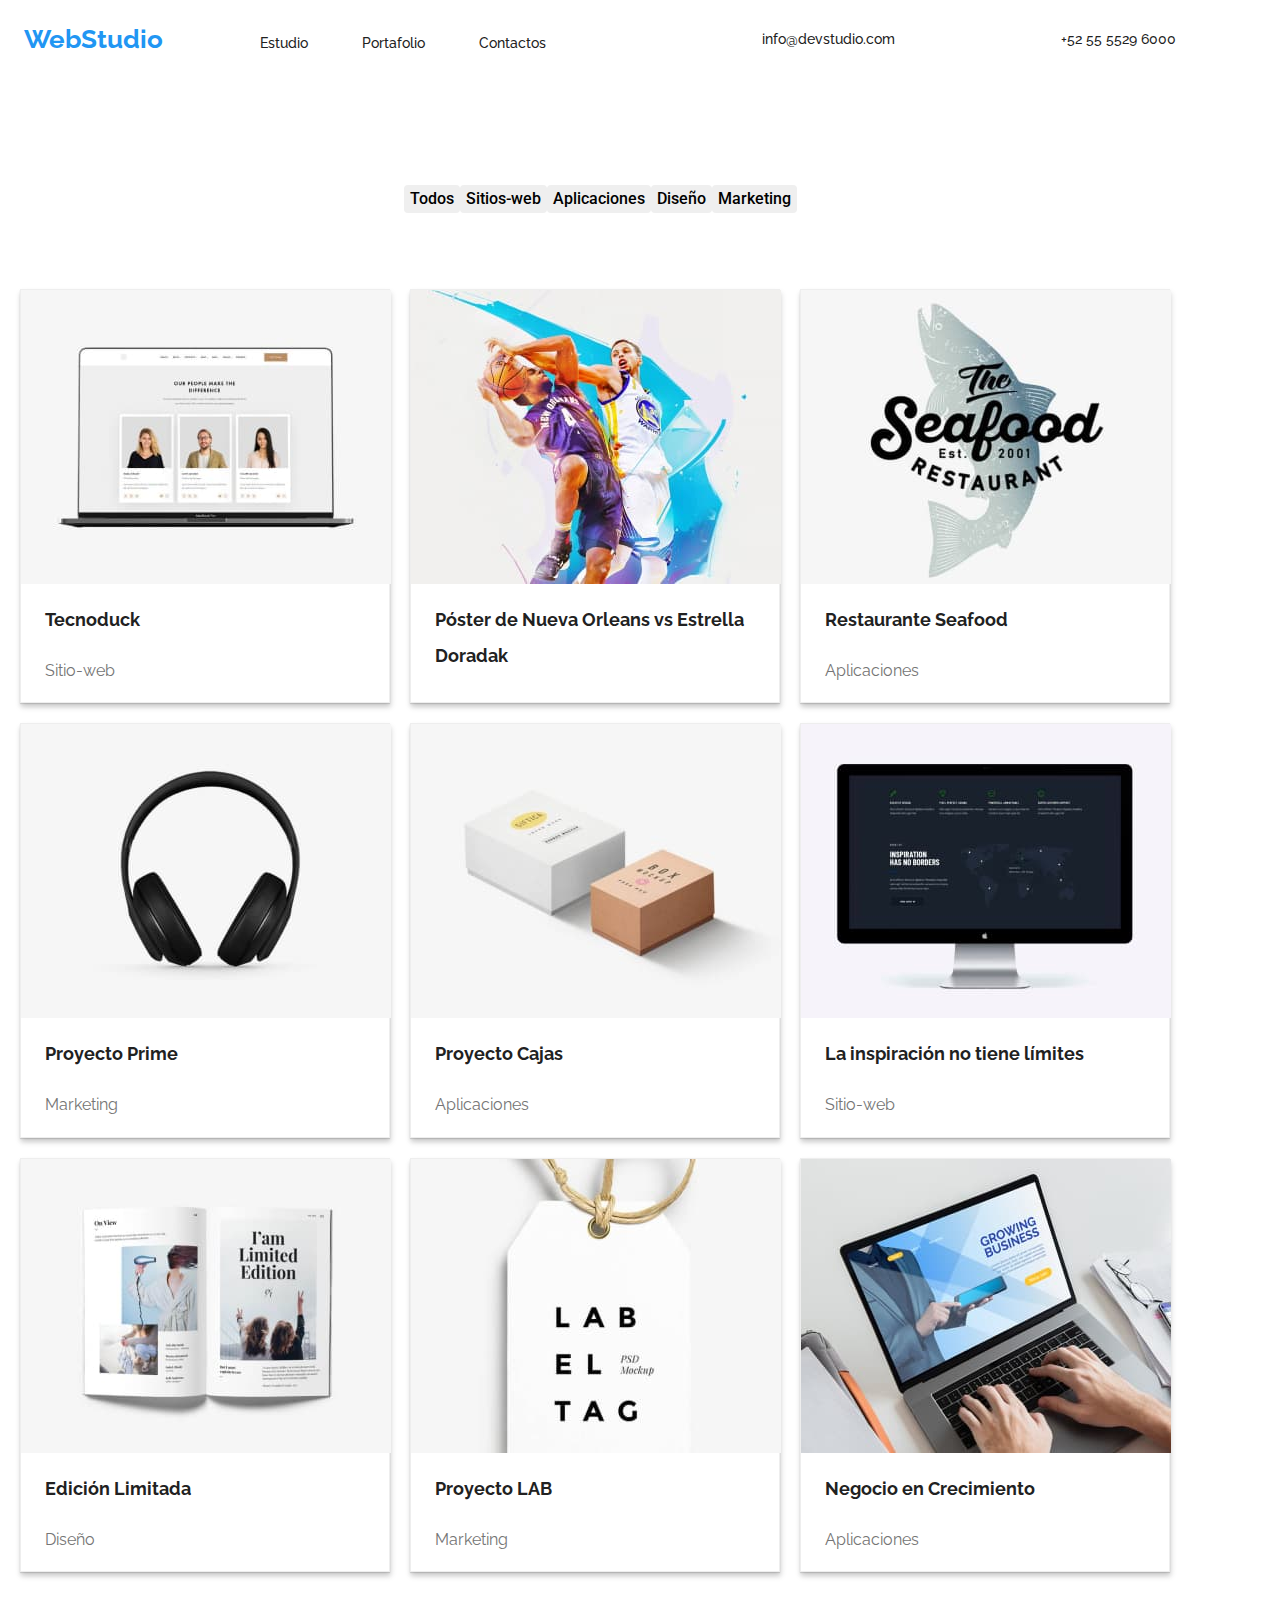
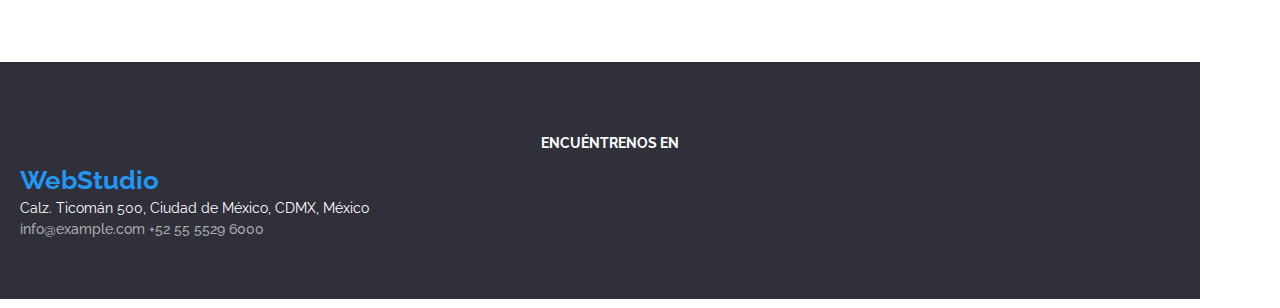
==== commit 986d6081: "portfolio end" ====
--- a/portfolio.html
+++ b/portfolio.html
@@ -38,7 +38,7 @@
 
     <!-- Contenido único de la página -->
     <main>
-      <div class="buttons">
+      <div class="container buttons">
         <button class="active-button" type="button">Todos</button>
         <button class="active-button" type="button">Sitios-web</button>
         <button class="active-button" type="button">Aplicaciones</button>
@@ -47,98 +47,110 @@
       </div>
       <!-- Secciones -->
       <div class="container">
-        <section>
-          <div class="project-container">
+        <section class="project-container">
+          <div class="card">
             <img
+              class="card-image"
               src="images/1p.jpg"
               alt="Pantalla de un portátil, mostrando tres perfiles dos de mujeres y una de hombre en el centro"
               width="370"
               height="294"
             />
+            <h3 class="card-heading list-title">Tecnoduck</h3>
+            <p class="card-heading list-description">Sitio-web</p>
+          </div>
+          <div class="card">
             <img
+              class="card-image"
               src="images/2p.jpg"
               alt="Dos hombres jugando baloncesto, uno está vestido de morado, tratando de lanzar el balón, el otro vestido de blanco, impidiendo el lanzamiento"
               width="370"
               height="294"
             />
+            <h3 class="card-heading list-title">
+              Póster de Nueva Orleans vs Estrella Doradak
+            </h3>
+          </div>
+          <div class="card">
             <img
+              class="card-image"
               src="images/3p.jpg"
               alt="Logo del restaurante The Seafood"
               width="370"
               height="294"
             />
+            <h3 class="card-heading list-title">Restaurante Seafood</h3>
+            <p class="card-heading list-description">Aplicaciones</p>
           </div>
-          <ul>
-            <li class="list-title">Tecnoduck</li>
-            <li class="list-description">Sitio-web</li>
-            <li class="list-title">
-              Póster de Nueva Orleans vs Estrella Dorada
-            </li>
-            <li class="list-title">Restaurante Seafood</li>
-            <li class="list-description">Aplicaciones</li>
-          </ul>
-        </section>
-
-        <section>
-          <div class="project-container">
+          <div class="card">
             <img
+              class="card-image"
               src="images/4p.jpg"
               alt="Un par de auriculares color negro"
               width="370"
               height="294"
             />
+            <h3 class="card-heading list-title">Proyecto Prime</h3>
+            <p class="card-heading list-description">Marketing</p>
+          </div>
+          <div class="card">
             <img
+              class="card-image"
               src="images/5p.jpg"
               alt="Dos cajas, una blanca el doble de grande que la caja de color café claro"
               width="370"
               height="294"
             />
+            <h3 class="card-heading list-title">Proyecto Cajas</h3>
+            <p class="card-heading list-description">Aplicaciones</p>
+          </div>
+          <div class="card">
             <img
+              class="card-image"
               src="images/6p.jpg"
               alt="Monitor de la marca Mac, presentando unas estadísticas y un mapa del mundo"
               width="370"
               height="294"
             />
+            <h3 class="card-heading list-title">
+              La inspiración no tiene límites
+            </h3>
+            <p class="card-heading list-description">Sitio-web</p>
           </div>
-          <ul>
-            <li class="list-title">Proyecto Prime</li>
-            <li class="list-description">Marketing</li>
-            <li class="list-title">Proyecto Cajas</li>
-            <li class="list-description">Aplicaciones</li>
-            <li class="list-title">La inspiración no tiene límites</li>
-            <li class="list-description">Sitio-web</li>
-          </ul>
-        </section>
 
-        <section>
-          <div class="project-container">
+          <div class="card">
             <img
+              class="card-image"
               src="images/7p.jpg"
               alt="Un par de auriculares color negro"
               width="370"
               height="294"
             />
+            <h3 class="card-heading list-title">Edición Limitada</h3>
+            <p class="card-heading list-description">Diseño</p>
+          </div>
+          <div class="card">
             <img
+              class="card-image"
               src="images/8p.jpg"
               alt="Dos cajas, una blanca el doble de grande que la caja de color café claro"
               width="370"
               height="294"
             />
+            <h3 class="card-heading list-title">Proyecto LAB</h3>
+            <p class="card-heading list-description">Marketing</p>
+          </div>
+          <div class="card">
             <img
+              class="card-image"
               src="images/9p.jpg"
               alt="Monitor de la marca Mac, presentando unas estadísticas y un mapa del mundo"
               width="370"
               height="294"
             />
+            <h3 class="card-heading list-title">Negocio en Crecimiento</h3>
+            <p class="card-heading list-description">Aplicaciones</p>
           </div>
-          <ul>
-            <li class="list-title">Edición Limitada</li>
-            <li class="list-description">Diseño</li>
-            <li class="list-title">Proyecto LAB</li>
-            <li class="list-description">Marketing</li>
-            <li class="list-title">Negocio en Crecimiento</li>
-            <li class="list-description">Aplicaciones</li>
-          </ul>
         </section>
       </div>
     </main>
--- a/css/styles.css
+++ b/css/styles.css
@@ -198,9 +198,9 @@
 .buttons{
     display: flex;
     margin-top: 106px;
-    margin-bottom: 50px;
-    padding-left: 10x;
+    padding-bottom: 56px;
     justify-content: center;
+    flex-basis: calc((100%-32px)/5);
 }
 .active-button{
     font-family: 'Roboto';
@@ -220,8 +220,29 @@
 
 .project-container{
     display: flex;
-    justify-content: space-evenly;
-}
+    padding: 20px;
+    padding-bottom: 90px;
+    flex-wrap: wrap;
+    gap: 20px;
+}
+
+.card{
+    box-sizing: border-box;
+    width: 370px;
+    background: #FFFFFF;
+    border: 1px solid #EEEEEE;
+    box-shadow: 0px 1px 1px rgba(0, 0, 0, 0.12), 0px 4px 4px rgba(0, 0, 0, 0.06), 1px 4px 6px rgba(0, 0, 0, 0.16);
+}
+
+.card-image{
+    display: block;
+}
+
+.card-heading{
+    padding-right: 24px;
+    padding-left: 24px;
+}
+
 .list-title{
     font-weight: 700;
     font-size: 18px;
@@ -237,6 +258,9 @@
 /*Pie de página*/
 
 .social-media{
+    display: flex;
+    order: -1;
+    align-self: center;
     color: #FFFFFF;
     background-color: #2F303A;
     font-weight: 700;
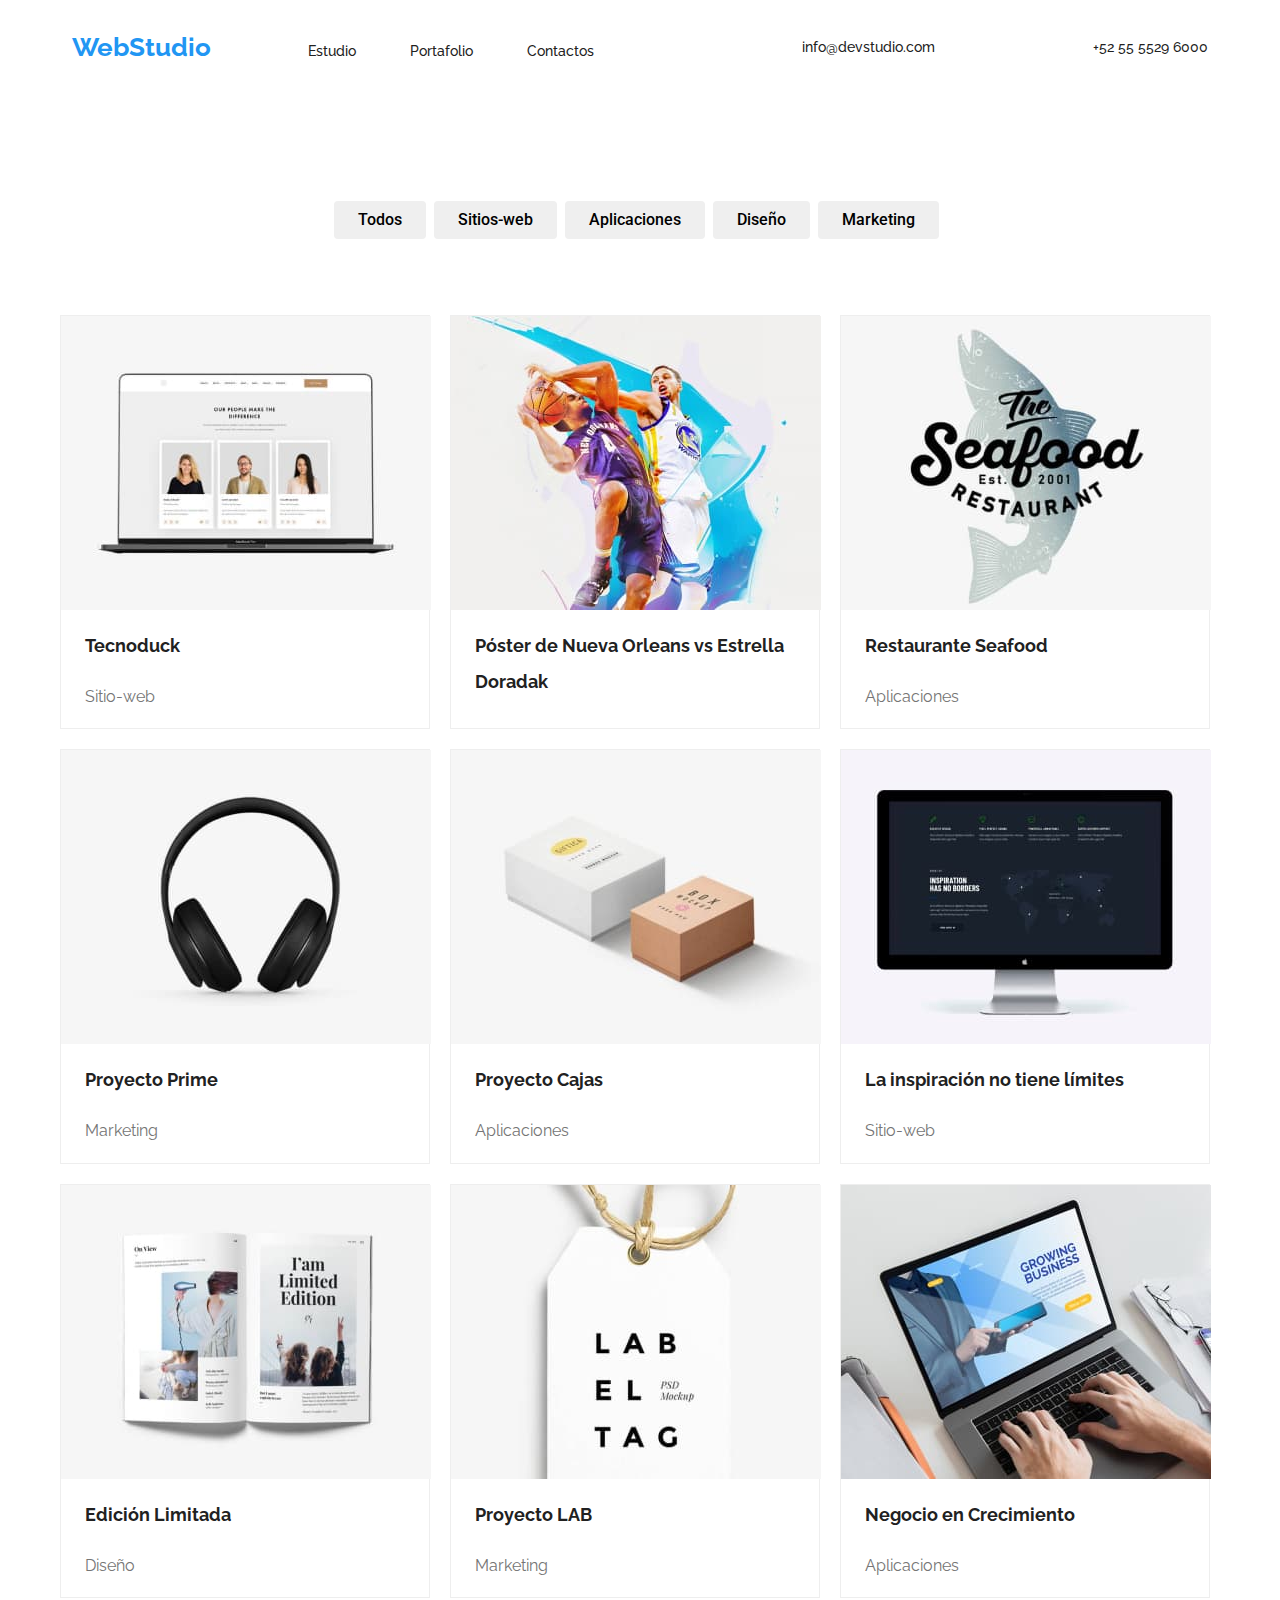
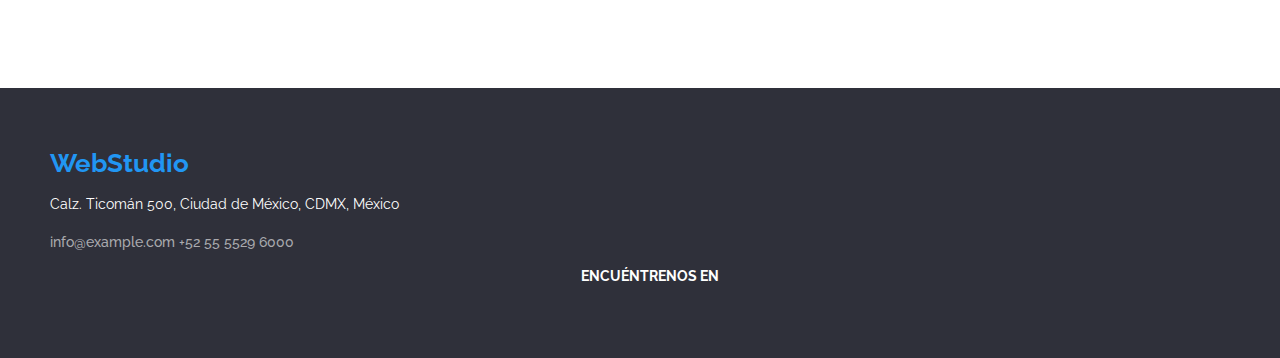
==== commit 396221f8: "final" ====
--- a/portfolio.html
+++ b/portfolio.html
@@ -156,14 +156,11 @@
     </main>
 
     <!-- Pie de página -->
-    <footer class="container">
-      <div class="container footer-container">
+    <footer class="footer-container">
+      <div class="container">
         <a class="logo" href="/">WebStudio</a>
         <address class="add">
-          Calz. Ticomán 500, Ciudad de México, CDMX, México
-        </address>
-
-        <address>
+          <p>Calz. Ticomán 500, Ciudad de México, CDMX, México</p>
           <a class="footer-contact-link" href="mailto:info@example.com"
             >info@example.com</a
           >
@@ -171,7 +168,6 @@
             >+52 55 5529 6000</a
           >
         </address>
-
         <p class="social-media">Encuéntrenos en</p>
       </div>
     </footer>
--- a/css/styles.css
+++ b/css/styles.css
@@ -6,14 +6,16 @@
 
 .container{
     width: 1200px;
+    margin-left: auto;
+    margin-right: auto;
 }
 
 /*Navegación a otros sitios*/
 
 .nav-container{
     display: flex;
-    padding: 24px;
-    justify-content: space-between;
+    padding: 32px;
+    justify-content: space-between; 
     align-items: center;
 }
 
@@ -91,22 +93,26 @@
 
 .values-container{
     display: flex;
-    margin-left: 30px;
+    margin-right: 30px;
     padding-top: 95px;
-    padding-bottom: 95px;
-    justify-content: space-evenly;
+    flex-direction: row;
+    justify-content: space-between;
+    flex-wrap: wrap;
    
 }
 .values{
+    width: 250px;
+    display: block;
     font-size: 14px;
     font-weight: 700;
     line-height: 1.1;
     text-transform: uppercase;
-    
+    padding-bottom: 10px;
 }
 
 .values-description{
-    display: flex;
+    width: 250px;
+    display: block;
     color: #757575 !important;
     font-size: 14px;
     line-height: 1.7;
@@ -119,39 +125,42 @@
     font-size: 36px;
     line-height: 1.2px;
     text-align: center;
-    margin-bottom: 55px;
+    padding-top: 94px;
+    padding-bottom: 50px;
 }
 
 .devices-images{
     display: flex;
     padding-bottom: 94px;
-    justify-content: space-evenly;
-}
-
+    justify-content: space-between;
+}
+
+.member-container{
+    background-color:#F5F4FA;
+}
 .members-section{
-    background-color:#F5F4FA;
-}
-
-.members-images{
-    display: flex;
-    justify-content: space-evenly;
-}
-
-.members-container{
-    display: flex;
-    flex-wrap: wrap;
-    gap: 37px;
+    padding-bottom: 94px;
+    display: flex;
     justify-content: space-between;
+}
+
+.member-card{
     box-sizing: border-box;
+    width: 270px;
     background: #FFFFFF;
     box-shadow: 0px 1px 3px rgba(0, 0, 0, 0.12), 0px 1px 1px rgba(0, 0, 0, 0.14), 0px 2px 1px rgba(0, 0, 0, 0.2);
     border-radius: 0px 0px 4px 4px;
 }
 
+.member-image{
+    display: block;
+}
+
 .team-members{
     font-weight: 500;
     font-size: 16px;
     line-height: 1.2;
+    text-align: center;
 }
 
 .position{
@@ -159,6 +168,7 @@
     font-weight: 400;
     font-size: 16px;
     line-height: 1.2;
+    text-align: center;
 }
 
 /*Pie de página*/
@@ -168,11 +178,10 @@
     padding-top: 60px;
     padding-bottom: 60px;
     padding-left: 20px;
-    margin-bottom: 9px;
     background-color: #2F303A;
-    flex-direction: column;
-    
-}
+    flex-wrap: wrap;
+}
+
 .add{
     color:#FFFFFF;
     font-style: normal;
@@ -209,11 +218,15 @@
     font-weight: 500;
     border:0;
     border-radius: 4px;
-}
+    padding: 6px 24px;
+    margin-right: 8px;
+}
+
 .active-button:hover{
     color: #FFFFFF;
     background-color: #2196F3;
     cursor: pointer;
+    box-shadow: 0px 3px 1px rgba(0, 0, 0, 0.1), 0px 1px 2px rgba(0, 0, 0, 0.08), 0px 2px 2px rgba(0, 0, 0, 0.12);
 }
 
 /*Secciones*/
@@ -231,6 +244,11 @@
     width: 370px;
     background: #FFFFFF;
     border: 1px solid #EEEEEE;
+    
+}
+
+.card:hover{
+    cursor: pointer;
     box-shadow: 0px 1px 1px rgba(0, 0, 0, 0.12), 0px 4px 4px rgba(0, 0, 0, 0.06), 1px 4px 6px rgba(0, 0, 0, 0.16);
 }
 
@@ -259,8 +277,8 @@
 
 .social-media{
     display: flex;
-    order: -1;
-    align-self: center;
+    justify-content: center;
+    align-self: flex-start;
     color: #FFFFFF;
     background-color: #2F303A;
     font-weight: 700;
